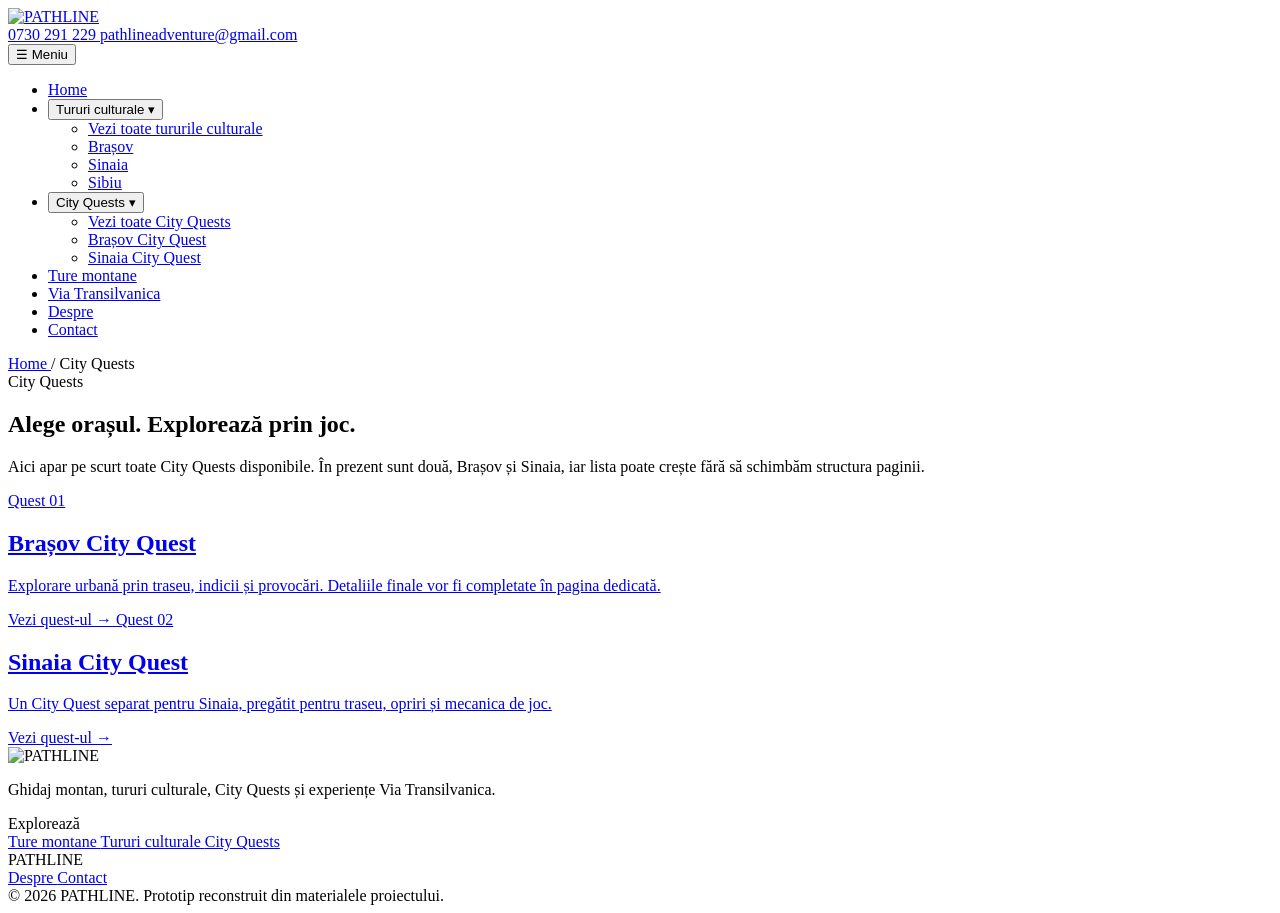
==== city-quests.html @ 4b89fd7a "Add files via upload" ====
<!DOCTYPE html>
<html lang="ro">
 <head>
  <meta charset="utf-8"/>
  <meta content="width=device-width,initial-scale=1" name="viewport"/>
  <title>
   PATHLINE — City Quests
  </title>
  <meta content="City Quests PATHLINE: Brașov, Sinaia și viitoare experiențe urbane interactive." name="description"/>
  <link href="assets/css/style.css" rel="stylesheet"/>
 </head>
 <body>
  <header class="site-header">
   <div class="container nav-shell">
    <a class="brand" href="index.html">
     <img alt="PATHLINE" src="assets/images/pathline-logo.png"/>
    </a>
    <div aria-label="Date de contact PATHLINE" class="header-contact">
     <a aria-label="Sună PATHLINE la 0730 291 229" class="header-phone" href="tel:+40730291229">
      0730 291 229
     </a>
     <a aria-label="Trimite e-mail către PATHLINE" class="header-email" href="mailto:pathlineadventure@gmail.com">
      pathlineadventure@gmail.com
     </a>
    </div>
    <button aria-expanded="false" class="menu-toggle" data-menu-toggle="" type="button">
     ☰ Meniu
    </button>
    <nav class="nav" data-nav="">
     <ul class="nav-list">
      <li>
       <a class="nav-link" href="index.html">
        Home
       </a>
      </li>
      <li class="dropdown">
       <button aria-expanded="false" class="dropdown-toggle" data-dropdown-toggle="" type="button">
        Tururi culturale ▾
       </button>
       <ul class="dropdown-menu">
        <li>
         <a class="overview-link" href="tururi-culturale.html">
          Vezi toate tururile culturale
         </a>
        </li>
        <li>
         <a href="cultura/brasov.html">
          Brașov
         </a>
        </li>
        <li>
         <a href="cultura/sinaia.html">
          Sinaia
         </a>
        </li>
        <li>
         <a href="cultura/sibiu.html">
          Sibiu
         </a>
        </li>
       </ul>
      </li>
      <li class="dropdown">
       <button aria-expanded="false" class="dropdown-toggle" data-dropdown-toggle="" type="button">
        City Quests ▾
       </button>
       <ul class="dropdown-menu">
        <li>
         <a class="overview-link" href="city-quests.html">
          Vezi toate City Quests
         </a>
        </li>
        <li>
         <a href="quests/brasov.html">
          Brașov City Quest
         </a>
        </li>
        <li>
         <a href="quests/sinaia.html">
          Sinaia City Quest
         </a>
        </li>
       </ul>
      </li>
      <li>
       <a class="nav-link" href="ture.html">
        Ture montane
       </a>
      </li>
      <li>
       <a class="nav-link" href="via-transilvanica.html">
        Via Transilvanica
       </a>
      </li>
      <li>
       <a class="nav-link" href="despre.html">
        Despre
       </a>
      </li>
      <li>
       <a class="nav-link nav-contact" href="contact.html">
        Contact
       </a>
      </li>
     </ul>
    </nav>
   </div>
  </header>
  <main>
   <section class="page-hero compact-page-hero">
    <div class="container category-intro">
     <div class="breadcrumbs">
      <a href="index.html">
       Home
      </a>
      / City Quests
     </div>
     <div class="eyebrow">
      City Quests
     </div>
     <h1>
      Alege orașul. Explorează prin joc.
     </h1>
     <p>
      Aici apar pe scurt toate City Quests disponibile. În prezent sunt două, Brașov și Sinaia, iar lista poate crește fără să schimbăm structura paginii.
     </p>
    </div>
   </section>
   <section class="section">
    <div class="container overview-grid">
     <a class="overview-card" href="quests/brasov.html">
      <span class="overview-number">
       Quest 01
      </span>
      <h2>
       Brașov City Quest
      </h2>
      <p>
       Explorare urbană prin traseu, indicii și provocări. Detaliile finale vor fi completate în pagina dedicată.
      </p>
      <span class="text-link">
       Vezi quest-ul →
      </span>
     </a>
     <a class="overview-card" href="quests/sinaia.html">
      <span class="overview-number">
       Quest 02
      </span>
      <h2>
       Sinaia City Quest
      </h2>
      <p>
       Un City Quest separat pentru Sinaia, pregătit pentru traseu, opriri și mecanica de joc.
      </p>
      <span class="text-link">
       Vezi quest-ul →
      </span>
     </a>
    </div>
   </section>
  </main>
  <footer class="site-footer">
   <div class="container footer-grid">
    <div class="footer-brand">
     <img alt="PATHLINE" src="assets/images/pathline-logo.png"/>
     <p>
      Ghidaj montan, tururi culturale, City Quests și experiențe Via Transilvanica.
     </p>
    </div>
    <div>
     <div class="footer-title">
      Explorează
     </div>
     <div class="footer-links">
      <a href="ture.html">
       Ture montane
      </a>
      <a href="tururi-culturale.html">
       Tururi culturale
      </a>
      <a href="city-quests.html">
       City Quests
      </a>
     </div>
    </div>
    <div>
     <div class="footer-title">
      PATHLINE
     </div>
     <div class="footer-links">
      <a href="despre.html">
       Despre
      </a>
      <a href="contact.html">
       Contact
      </a>
     </div>
    </div>
   </div>
   <div class="container footer-bottom">
    © 2026 PATHLINE. Prototip reconstruit din materialele proiectului.
   </div>
  </footer>
  <script defer="" src="assets/js/main.js">
  </script>
 </body>
</html>
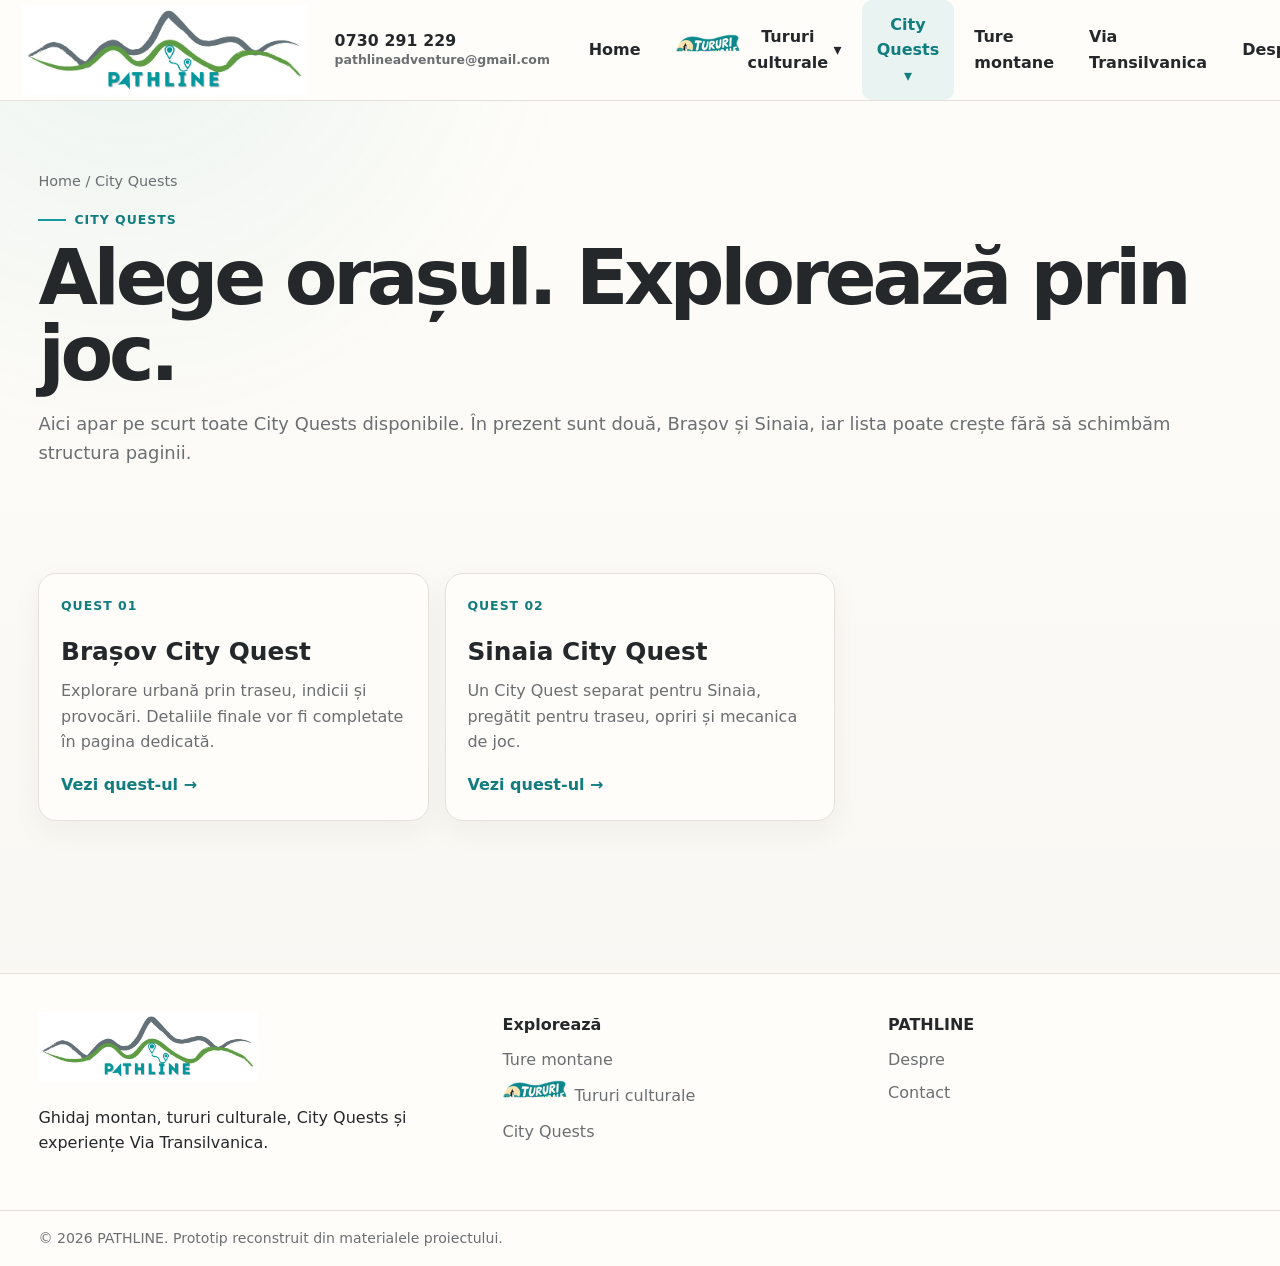
==== commit 51293c4a: "Refresh cultural tours icon assets" ====
--- a/city-quests.html
+++ b/city-quests.html
@@ -7,7 +7,7 @@
    PATHLINE — City Quests
   </title>
   <meta content="City Quests PATHLINE: Brașov, Sinaia și viitoare experiențe urbane interactive." name="description"/>
-  <link href="assets/css/style.css" rel="stylesheet"/>
+  <link href="assets/css/style.css?v=20261004-icon2" rel="stylesheet"/>
  </head>
  <body>
   <header class="site-header">
@@ -201,7 +201,7 @@
     © 2026 PATHLINE. Prototip reconstruit din materialele proiectului.
    </div>
   </footer>
-  <script defer="" src="assets/js/main.js">
+  <script defer="" src="assets/js/main.js?v=20261004-icon2">
   </script>
  </body>
 </html>
--- a/assets/css/style.css
+++ b/assets/css/style.css
@@ -0,0 +1,1348 @@
+:root {
+  --bg:#f8f6f1;
+  --surface:#fffdf9;
+  --surface2:#e8f3f2;
+  --ink:#25282a;
+  --muted:#6b6f72;
+  --line:#e4e1da;
+  --pine:#159a9c;
+  --pine2:#117d7f;
+  --rust:#159a9c;
+  --teal:#159a9c;
+  --teal2:#117d7f;
+  --green:#5f9e47;
+  --shadow:0 16px 40px rgba(37,40,42,.09);
+  --radius:18px;
+  --max:1180px
+}
+
+* {
+  box-sizing:border-box
+}
+
+html {
+  scroll-behavior:smooth
+}
+
+body {
+  margin:0;
+  color:var(--ink);
+  background:radial-gradient(circle at 10% 0,rgba(21,154,156,.08),transparent 28rem),linear-gradient(#fffdf9,#f8f6f1);
+  font-family:Inter,system-ui,-apple-system,"Segoe UI",sans-serif;
+  line-height:1.6
+}
+
+a {
+  color:inherit
+}
+
+button,input,textarea,select {
+  font:inherit
+}
+
+.container {
+  width:min(var(--max),calc(100% - 2rem));
+  margin:auto
+}
+
+.site-header {
+  position:sticky;
+  top:0;
+  z-index:1000;
+  background:rgba(255,253,249,.94);
+  backdrop-filter:blur(14px);
+  border-bottom:1px solid var(--line)
+}
+
+.nav-shell {
+  min-height:76px;
+  display:flex;
+  align-items:center;
+  justify-content:space-between;
+  gap:1rem
+}
+
+.brand {
+  display:flex
+}
+
+.brand img {
+  width:245px
+}
+
+.menu-toggle {
+  display:none;
+  border:1px solid var(--line);
+  background:var(--surface);
+  border-radius:11px;
+  padding:.58rem .78rem;
+  font-weight:800
+}
+
+.nav-list {
+  display:flex;
+  align-items:center;
+  gap:.2rem;
+  list-style:none;
+  padding:0;
+  margin:0
+}
+
+.nav-link,.dropdown-toggle {
+  border:0;
+  background:transparent;
+  text-decoration:none;
+  font-weight:750;
+  font-size:.94rem;
+  padding:.62rem .8rem;
+  border-radius:10px;
+  display:flex;
+  align-items:center;
+  gap:.35rem;
+  cursor:pointer;
+  color:var(--ink);
+  transition:background .18s ease,color .18s ease,transform .18s ease
+}
+
+.nav-link:hover,.dropdown-toggle:hover,.nav-link[aria-current=page],.dropdown-toggle.active-page {
+  background:var(--surface2);
+  color:var(--pine2)
+}
+
+.nav-contact {
+  background:var(--pine);
+  color:#fff!important;
+  box-shadow:0 6px 18px rgba(21,154,156,.20)
+}
+
+.nav-contact:hover {
+  background:var(--pine2)!important
+}
+
+.dropdown {
+  position:relative
+}
+
+.dropdown-menu {
+  display:none;
+  position:absolute;
+  top:calc(100% + .5rem);
+  left:0;
+  min-width:225px;
+  padding:.5rem;
+  list-style:none;
+  margin:0;
+  background:var(--surface);
+  border:1px solid var(--line);
+  border-radius:14px;
+  box-shadow:var(--shadow)
+}
+
+.dropdown.is-open .dropdown-menu {
+  display:block
+}
+
+.dropdown-menu a {
+  display:block;
+  text-decoration:none;
+  font-weight:700;
+  padding:.63rem .75rem;
+  border-radius:9px
+}
+
+.dropdown-menu a:hover {
+  background:var(--surface2);
+  color:var(--pine2)
+}
+
+.hero {
+  padding:5rem 0 4rem
+}
+
+.hero-grid {
+  display:grid;
+  grid-template-columns:1.08fr .92fr;
+  gap:3.5rem;
+  align-items:center
+}
+
+.eyebrow {
+  display:inline-flex;
+  align-items:center;
+  gap:.5rem;
+  color:var(--pine2);
+  font-weight:850;
+  letter-spacing:.08em;
+  text-transform:uppercase;
+  font-size:.78rem
+}
+
+.eyebrow:before {
+  content:"";
+  width:28px;
+  height:2px;
+  background:var(--rust)
+}
+
+.hero h1,.page-hero h1 {
+  font-size:clamp(2.6rem,6vw,5.35rem);
+  line-height:.98;
+  letter-spacing:-.055em;
+  margin:.65rem 0 1.2rem;
+  max-width:12ch
+}
+
+.hero p,.page-hero p {
+  font-size:1.12rem;
+  color:var(--muted);
+  max-width:64ch
+}
+
+.hero-actions {
+  display:flex;
+  gap:.8rem;
+  flex-wrap:wrap;
+  margin-top:1.8rem
+}
+
+.btn {
+  display:inline-flex;
+  align-items:center;
+  justify-content:center;
+  text-decoration:none;
+  border-radius:12px;
+  padding:.82rem 1.12rem;
+  font-weight:850;
+  border:1px solid transparent
+}
+
+.btn-primary {
+  background:var(--pine);
+  color:#fff
+}
+
+.btn-primary:hover {
+  background:var(--pine2);
+  transform:translateY(-1px)
+}
+
+.btn-secondary {
+  background:var(--surface);
+  border-color:var(--line);
+  color:var(--ink)
+}
+
+.btn-secondary:hover {
+  background:#eef7f6;
+  border-color:#c9e5e2;
+  color:var(--pine2)
+}
+
+.hero-art {
+  min-height:500px;
+  border-radius:28px;
+  position:relative;
+  overflow:hidden;
+  background:linear-gradient(165deg,rgba(21,154,156,.10),rgba(255,255,255,.12)),linear-gradient(#ece9e2,#fffdf9);
+  box-shadow:var(--shadow)
+}
+
+.hero-art:before {
+  content:"";
+  position:absolute;
+  inset:0;
+  background:radial-gradient(circle at 75% 17%,rgba(255,255,255,.95) 0 42px,transparent 43px),linear-gradient(145deg,transparent 0 46%,#9fc9c5 47% 57%,transparent 58%),linear-gradient(34deg,transparent 0 48%,#5d918d 49% 64%,transparent 65%),linear-gradient(155deg,transparent 0 54%,#2f6462 55% 70%,transparent 71%)
+}
+
+.hero-art:after {
+  content:"";
+  position:absolute;
+  left:7%;
+  right:7%;
+  bottom:8%;
+  height:34%;
+  border-radius:50% 50% 16px 16px;
+  background:repeating-radial-gradient(ellipse at 50% 130%,transparent 0 14px,rgba(255,255,255,.36) 15px 16px),linear-gradient(#e3efed,#9fc9c5)
+}
+
+.hero-label {
+  position:absolute;
+  left:1.2rem;
+  top:1.2rem;
+  z-index:2;
+  background:rgba(255,255,255,.9);
+  border-radius:999px;
+  padding:.5rem .75rem;
+  font-weight:850;
+  font-size:.78rem
+}
+
+.trust-strip {
+  padding:0 0 4.5rem
+}
+
+.trust-grid {
+  display:grid;
+  grid-template-columns:repeat(3,1fr);
+  gap:1rem
+}
+
+.trust-item {
+  background:var(--surface);
+  border:1px solid var(--line);
+  border-radius:15px;
+  padding:1rem
+}
+
+.trust-item strong {
+  display:block
+}
+
+.trust-item span {
+  color:var(--muted);
+  font-size:.92rem
+}
+
+.section {
+  padding:4.5rem 0
+}
+
+.section-alt {
+  background:rgba(232,243,242,.62);
+  border-block:1px solid var(--line)
+}
+
+.section-head {
+  display:flex;
+  align-items:end;
+  justify-content:space-between;
+  gap:2rem;
+  margin-bottom:2rem
+}
+
+.section-head h2 {
+  margin:0;
+  font-size:clamp(2rem,4vw,3.2rem);
+  line-height:1.04;
+  letter-spacing:-.04em
+}
+
+.section-head p {
+  margin:0;
+  color:var(--muted);
+  max-width:55ch
+}
+
+.pillar-grid,.card-grid {
+  display:grid;
+  grid-template-columns:repeat(3,1fr);
+  gap:1.2rem
+}
+
+.pillar-card,.card {
+  background:var(--surface);
+  border:1px solid var(--line);
+  border-radius:var(--radius);
+  padding:1.35rem;
+  box-shadow:0 10px 30px rgba(37,40,42,.05)
+}
+
+.pillar-card h3,.card h3 {
+  margin:.2rem 0 .5rem;
+  font-size:1.35rem
+}
+
+.pillar-card p,.card p {
+  margin:0;
+  color:var(--muted)
+}
+
+.pillar-icon {
+  width:46px;
+  height:46px;
+  display:grid;
+  place-items:center;
+  border-radius:14px;
+  background:var(--surface2);
+  color:var(--teal);
+  font-size:1.35rem;
+  margin-bottom:1rem
+}
+
+.text-link {
+  display:inline-flex;
+  margin-top:1rem;
+  color:var(--pine2);
+  font-weight:850;
+  text-decoration:none
+}
+
+.tour-card {
+  padding:0;
+  overflow:hidden
+}
+
+.tour-image {
+  height:210px;
+  background:linear-gradient(135deg,rgba(15,118,110,.14),rgba(194,65,12,.12)),linear-gradient(30deg,#9ebfb4 0 35%,#507a70 36% 60%,#274d47 61%);
+  position:relative
+}
+
+.tour-image.mtb {
+  background:linear-gradient(135deg,rgba(194,65,12,.14),rgba(15,118,110,.1)),linear-gradient(25deg,#d3b68f 0 30%,#6f8f77 31% 58%,#34564b 59%)
+}
+
+.tour-image.private {
+  background:linear-gradient(135deg,rgba(16,42,67,.12),rgba(15,118,110,.12)),linear-gradient(165deg,#d9e5e1 0 35%,#7b9f94 36% 63%,#234b45 64%)
+}
+
+.badges {
+  position:absolute;
+  left:1rem;
+  top:1rem;
+  display:flex;
+  gap:.4rem;
+  flex-wrap:wrap
+}
+
+.badge {
+  background:rgba(255,253,249,.94);
+  padding:.36rem .55rem;
+  border-radius:999px;
+  font-size:.72rem;
+  font-weight:900
+}
+
+.tour-body {
+  padding:1.2rem
+}
+
+.metrics {
+  display:grid;
+  grid-template-columns:repeat(2,1fr);
+  gap:.6rem;
+  margin:1rem 0
+}
+
+.metric {
+  background:#eef7f6;
+  border-radius:10px;
+  padding:.7rem
+}
+
+.metric small {
+  display:block;
+  color:var(--muted);
+  text-transform:uppercase;
+  font-size:.64rem;
+  font-weight:850
+}
+
+.metric strong {
+  font-size:.88rem
+}
+
+.card-foot {
+  display:flex;
+  justify-content:space-between;
+  align-items:center;
+  gap:1rem;
+  border-top:1px solid var(--line);
+  padding-top:1rem
+}
+
+.price {
+  font-weight:900;
+  color:var(--pine2)
+}
+
+.cta-band {
+  border-radius:26px;
+  padding:2rem;
+  background:linear-gradient(135deg,#117d7f,#159a9c);
+  color:#fff;
+  display:grid;
+  grid-template-columns:1fr auto;
+  gap:2rem;
+  align-items:center
+}
+
+.cta-band h2 {
+  margin:0 0 .4rem;
+  font-size:clamp(1.8rem,3vw,2.7rem)
+}
+
+.cta-band p {
+  margin:0;
+  color:rgba(255,255,255,.8)
+}
+
+.cta-band .btn {
+  background:#fffdf9;
+  color:#145f61
+}
+
+.cta-band .btn:hover {
+  background:#e8f3f2;
+  color:#117d7f
+}
+
+.page-hero {
+  padding:4.3rem 0 2.3rem
+}
+
+.breadcrumbs {
+  color:var(--muted);
+  font-size:.9rem;
+  margin-bottom:.65rem
+}
+
+.breadcrumbs a {
+  text-decoration:none
+}
+
+.content-grid {
+  display:grid;
+  grid-template-columns:1.35fr .65fr;
+  gap:2rem
+}
+
+.content-card {
+  background:var(--surface);
+  border:1px solid var(--line);
+  border-radius:var(--radius);
+  padding:1.4rem
+}
+
+.content-card h2,.content-card h3 {
+  margin-top:0
+}
+
+.checklist {
+  padding-left:1.2rem
+}
+
+.info-list {
+  display:grid;
+  gap:.7rem
+}
+
+.info-row {
+  display:flex;
+  justify-content:space-between;
+  gap:1rem;
+  padding-bottom:.7rem;
+  border-bottom:1px solid var(--line)
+}
+
+.info-row span {
+  color:var(--muted)
+}
+
+.form {
+  display:grid;
+  gap:1rem
+}
+
+.field {
+  display:grid;
+  gap:.35rem
+}
+
+.field label {
+  font-weight:800
+}
+
+.field input,.field textarea,.field select {
+  width:100%;
+  border:1px solid var(--line);
+  background:var(--surface);
+  border-radius:10px;
+  padding:.78rem
+}
+
+.field textarea {
+  min-height:140px
+}
+
+.form-note {
+  font-size:.9rem;
+  color:var(--muted)
+}
+
+.notice {
+  display:none;
+  margin-top:1rem;
+  padding:.9rem 1rem;
+  border-radius:12px;
+  background:var(--surface2);
+  border:1px solid var(--line)
+}
+
+.site-footer {
+  margin-top:5rem;
+  border-top:1px solid var(--line);
+  background:var(--surface)
+}
+
+.footer-grid {
+  display:grid;
+  grid-template-columns:1.1fr .9fr .9fr;
+  gap:2rem;
+  padding:2.4rem 0
+}
+
+.footer-brand img {
+  width:220px
+}
+
+.footer-title {
+  font-weight:900;
+  margin-bottom:.6rem
+}
+
+.footer-links {
+  display:grid;
+  gap:.45rem
+}
+
+.footer-links a {
+  text-decoration:none;
+  color:var(--muted)
+}
+
+.footer-bottom {
+  border-top:1px solid var(--line);
+  padding:1rem 0;
+  color:var(--muted);
+  font-size:.88rem
+}
+
+@media(max-width:980px) {
+  .menu-toggle {
+    display:inline-flex
+  }
+
+  .nav {
+    display:none;
+    position:absolute;
+    left:1rem;
+    right:1rem;
+    top:82px;
+    background:var(--surface);
+    border:1px solid var(--line);
+    border-radius:16px;
+    box-shadow:var(--shadow);
+    padding:.75rem
+  }
+
+  .nav.is-open {
+    display:block
+  }
+
+  .nav-list {
+    flex-direction:column;
+    align-items:stretch
+  }
+
+  .nav-link,.dropdown-toggle {
+    width:100%;
+    justify-content:space-between
+  }
+
+  .dropdown-menu {
+    position:static;
+    box-shadow:none;
+    margin:.35rem 0
+  }
+
+  .hero-grid,.content-grid {
+    grid-template-columns:1fr
+  }
+
+  .hero-art {
+    min-height:390px
+  }
+
+  .pillar-grid,.card-grid {
+    grid-template-columns:1fr 1fr
+  }
+
+  .trust-grid {
+    grid-template-columns:1fr
+  }
+
+}
+
+@media(max-width:680px) {
+  .container {
+    width:min(100% - 1.2rem,var(--max))
+  }
+
+  .brand img {
+    width:178px
+  }
+
+  .nav-shell {
+    min-height:68px
+  }
+
+  .nav {
+    top:72px
+  }
+
+  .hero {
+    padding:2.5rem 0 2rem
+  }
+
+  .hero h1,.page-hero h1 {
+    font-size:clamp(2.35rem,14vw,4rem)
+  }
+
+  .hero-art {
+    min-height:320px
+  }
+
+  .hero-actions,.card-foot {
+    flex-direction:column;
+    align-items:stretch
+  }
+
+  .btn {
+    width:100%
+  }
+
+  .pillar-grid,.card-grid,.footer-grid {
+    grid-template-columns:1fr
+  }
+
+  .section {
+    padding:3.4rem 0
+  }
+
+  .section-head {
+    align-items:start;
+    flex-direction:column
+  }
+
+  .cta-band {
+    grid-template-columns:1fr
+  }
+
+  .metrics {
+    grid-template-columns:1fr 1fr
+  }
+
+}
+
+ /* Homepage simplificat */
+ .home-hero {
+  padding:5.4rem 0 2.6rem;
+  text-align:center
+}
+
+.home-hero-inner {
+  max-width:760px
+}
+
+.home-hero .eyebrow {
+  justify-content:center
+}
+
+.home-hero h1 {
+  font-size:clamp(3rem,8vw,6.3rem);
+  line-height:.94;
+  letter-spacing:-.065em;
+  margin:.6rem 0 1rem
+}
+
+.home-hero p {
+  margin:0 auto;
+  color:var(--muted);
+  font-size:1.13rem;
+  max-width:52ch
+}
+
+.home-categories {
+  padding:1rem 0 4.4rem
+}
+
+.home-category-grid {
+  display:grid;
+  grid-template-columns:repeat(2,minmax(0,1fr));
+  gap:1rem
+}
+
+.home-category-card {
+  display:grid;
+  grid-template-columns:auto 1fr auto;
+  align-items:center;
+  gap:1rem;
+  background:var(--surface);
+  border:1px solid var(--line);
+  border-radius:20px;
+  padding:1.35rem;
+  text-decoration:none;
+  box-shadow:0 10px 30px rgba(37,40,42,.05);
+  transition:transform .18s ease,box-shadow .18s ease,border-color .18s ease;
+  min-height:126px
+}
+
+.home-category-card:hover {
+  transform:translateY(-3px);
+  box-shadow:var(--shadow);
+  border-color:#b9deda
+}
+
+.home-category-mark {
+  width:50px;
+  height:50px;
+  border-radius:15px;
+  display:grid;
+  place-items:center;
+  background:var(--surface2);
+  color:var(--teal);
+  font-size:1.45rem;
+  font-weight:900
+}
+
+.home-category-card strong {
+  display:block;
+  font-size:1.2rem;
+  line-height:1.2
+}
+
+.home-category-card small {
+  display:block;
+  color:var(--muted);
+  font-size:.9rem;
+  margin-top:.22rem
+}
+
+.home-category-arrow {
+  font-size:1.5rem;
+  color:var(--pine2)
+}
+
+.home-category-card.via .home-category-mark {
+  background:#edf3e8;
+  color:var(--green)
+}
+
+.home-bottom {
+  padding:0 0 3.8rem
+}
+
+.home-bottom-inner {
+  border-top:1px solid var(--line);
+  padding-top:1.5rem;
+  display:flex;
+  align-items:center;
+  justify-content:space-between;
+  gap:1rem
+}
+
+.home-bottom p {
+  margin:0;
+  color:var(--muted);
+  font-weight:700
+}
+
+.compact-page-hero {
+  padding-bottom:1rem
+}
+
+.via-intro-grid {
+  display:grid;
+  grid-template-columns:1.3fr .7fr;
+  gap:1.2rem
+}
+
+.via-intro-section {
+  padding-top:2rem
+}
+
+ @media(min-width:981px) {
+  .nav-link,.dropdown-toggle {
+    padding:.58rem .66rem;
+    font-size:.9rem
+  }
+
+  .brand img {
+    width:220px
+  }
+
+}
+
+ @media(max-width:680px) {
+  .home-hero {
+    padding:3.2rem 0 2rem
+  }
+
+  .home-category-grid {
+    grid-template-columns:1fr
+  }
+
+  .home-category-card {
+    min-height:110px
+  }
+
+  .home-bottom-inner {
+    align-items:stretch;
+    flex-direction:column
+  }
+
+  .via-intro-grid {
+    grid-template-columns:1fr
+  }
+
+}
+
+ /* Pagini de prezentare pentru categorii */
+ .dropdown-menu .overview-link {
+  font-weight:850;
+  color:var(--pine2);
+  border-bottom:1px solid var(--line);
+  border-radius:9px 9px 0 0;
+  margin-bottom:.28rem;
+  padding-bottom:.72rem
+}
+
+ .overview-grid {
+  display:grid;
+  grid-template-columns:repeat(3,minmax(0,1fr));
+  gap:1rem
+}
+
+ .overview-card {
+  display:flex;
+  flex-direction:column;
+  min-height:210px;
+  background:var(--surface);
+  border:1px solid var(--line);
+  border-radius:18px;
+  padding:1.35rem;
+  text-decoration:none;
+  box-shadow:0 10px 30px rgba(37,40,42,.05);
+  transition:transform .18s ease,box-shadow .18s ease,border-color .18s ease
+}
+
+ .overview-card:hover {
+  transform:translateY(-3px);
+  box-shadow:var(--shadow);
+  border-color:#b9deda
+}
+
+ .overview-card .overview-number {
+  font-size:.78rem;
+  font-weight:900;
+  letter-spacing:.08em;
+  text-transform:uppercase;
+  color:var(--pine2);
+  margin-bottom:auto
+}
+
+ .overview-card h2 {
+  font-size:1.55rem;
+  margin:1rem 0 .4rem
+}
+
+ .overview-card p {
+  margin:0;
+  color:var(--muted)
+}
+
+ .overview-card .text-link {
+  margin-top:1.1rem
+}
+
+ .category-intro {
+  max-width:720px
+}
+
+ @media(max-width:900px) {
+  .overview-grid {
+    grid-template-columns:1fr 1fr
+  }
+
+}
+
+ @media(max-width:620px) {
+  .overview-grid {
+    grid-template-columns:1fr
+  }
+
+}
+
+ /* Desktop: deschide automat dropdown-ul când cursorul trece peste categorie. */
+ @media (min-width:981px) {
+   .dropdown:hover .dropdown-menu, .dropdown:focus-within .dropdown-menu {
+     display:block;
+
+  }
+
+   .dropdown-menu::before {
+     content:"";
+     position:absolute;
+     left:0;
+     right:0;
+     top:-10px;
+     height:10px;
+
+  }
+
+}
+
+ /* Header PATHLINE: mai mare pe desktop, logo aliniat la marginea stângă */
+ @media (min-width:981px) {
+   .site-header .nav-shell {
+     width:100%;
+     max-width:none;
+     margin:0;
+     padding:0 1.35rem;
+     min-height:92px;
+     gap:1.5rem;
+
+  }
+
+   .site-header .brand img {
+     width:285px;
+     height:auto;
+
+  }
+
+   .site-header .nav-list {
+     gap:.35rem;
+
+  }
+
+   .site-header .nav-link, .site-header .dropdown-toggle {
+     font-size:1rem;
+     padding:.72rem .92rem;
+
+  }
+
+   .site-header .nav-contact {
+     padding:.72rem 1.08rem;
+
+  }
+
+}
+
+ @media (max-width:980px) {
+   .site-header .nav-shell {
+     min-height:78px;
+
+  }
+
+   .site-header .brand img {
+     width:210px;
+
+  }
+
+   .site-header .nav {
+     top:84px;
+
+  }
+
+}
+
+ @media (max-width:680px) {
+   .site-header .nav-shell {
+     min-height:72px;
+
+  }
+
+   .site-header .brand img {
+     width:188px;
+
+  }
+
+   .site-header .nav {
+     top:76px;
+
+  }
+
+}
+
+ /* Contact rapid lângă logo */
+ .header-contact {
+   display:flex;
+   flex-direction:column;
+   justify-content:center;
+   gap:.14rem;
+   line-height:1.2;
+   white-space:nowrap;
+   margin-left:.25rem;
+
+}
+
+ .header-contact a {
+   text-decoration:none;
+   color:var(--ink);
+   transition:color .18s ease;
+
+}
+
+ .header-contact a:hover {
+  color:var(--pine2)
+}
+
+ .header-phone {
+  font-size:.98rem;
+  font-weight:850;
+  letter-spacing:.01em
+}
+
+ .header-email {
+  font-size:.78rem;
+  font-weight:650;
+  color:var(--muted)!important
+}
+
+ .header-email:hover {
+  color:var(--pine2)!important
+}
+
+ /* Homepage: fotografie panoramică în locul blocului simplu de intro */
+ .home-hero {
+  padding:2rem 0 2.7rem;
+  text-align:left
+}
+
+ .home-hero-photo {
+   position:relative;
+   width:100%;
+   height:clamp(360px,36vw,500px);
+   overflow:hidden;
+   border-radius:24px;
+   box-shadow:var(--shadow);
+   background:#dfe7e7;
+
+}
+
+ .home-hero-photo img {
+   width:100%;
+   height:100%;
+   display:block;
+   object-fit:cover;
+   object-position:center top;
+
+}
+
+ .home-hero-photo::after {
+   content:"";
+   position:absolute;
+   inset:0;
+   background:linear-gradient(180deg,rgba(0,0,0,0) 44%,rgba(11,25,26,.48) 100%);
+   pointer-events:none;
+
+}
+
+ .home-hero-caption {
+   position:absolute;
+   z-index:2;
+   left:clamp(1.25rem,3vw,2.5rem);
+   bottom:clamp(1.25rem,3vw,2.25rem);
+   color:#fff;
+   text-shadow:0 2px 16px rgba(0,0,0,.32);
+
+}
+
+ .home-hero-caption .eyebrow {
+  color:#fff
+}
+
+ .home-hero-caption .eyebrow::before {
+  background:#fff
+}
+
+ .home-hero-caption h1 {
+   margin:.45rem 0 0;
+   font-size:clamp(2.6rem,6vw,5.5rem);
+   line-height:.94;
+   letter-spacing:-.06em;
+
+}
+
+ @media (min-width:981px) {
+   .site-header .nav-shell {
+    justify-content:flex-start
+  }
+
+   .site-header .nav {
+    margin-left:auto
+  }
+
+}
+
+ @media (max-width:980px) {
+   .site-header .nav-shell {
+    justify-content:flex-start
+  }
+
+   .site-header .menu-toggle {
+    margin-left:auto
+  }
+
+   .header-contact {
+    margin-left:.35rem
+  }
+
+   .header-phone {
+    font-size:.88rem
+  }
+
+   .header-email {
+    font-size:.7rem
+  }
+
+}
+
+ @media (max-width:760px) {
+   .header-contact {
+    display:none
+  }
+
+   .home-hero {
+    padding:1rem 0 2rem
+  }
+
+   .home-hero-photo {
+    height:320px;
+    border-radius:18px
+  }
+
+}
+
+ /* Layout full-width: folosim toată lățimea ecranului pe toate paginile */
+ .container {
+   width:100%;
+   max-width:none;
+   margin:0;
+   padding-left:clamp(1rem,3vw,3.5rem);
+   padding-right:clamp(1rem,3vw,3.5rem);
+
+}
+
+ /* Textele și blocurile nu mai sunt limitate la lățimea vechiului container */
+ .hero h1, .page-hero h1, .hero p, .page-hero p, .section-head p, .home-hero-inner {
+   max-width:none;
+
+}
+
+ /* Fotografia de pe homepage este full-bleed, pe toată lățimea viewport-ului */
+ .home-hero .container {
+   width:100%;
+   padding-left:0;
+   padding-right:0;
+
+}
+
+ .home-hero-photo {
+   width:100%;
+   border-radius:0;
+
+}
+
+ /* Header și footer folosesc aceeași logică full-width */
+ .site-header .nav-shell, .footer-grid, .footer-bottom {
+   max-width:none;
+
+}
+
+ @media (max-width:680px) {
+   .container {
+     width:100%;
+     max-width:none;
+     padding-left:1rem;
+     padding-right:1rem;
+
+  }
+
+   .home-hero .container {
+     padding-left:0;
+     padding-right:0;
+
+  }
+
+   .home-hero-photo {
+     border-radius:0;
+
+  }
+
+}
+
+/* Icon Tururi culturale */
+.cultural-icon-label {
+  display:inline-flex;
+  align-items:center;
+  gap:.5rem;
+  vertical-align:middle;
+}
+
+.cultural-icon-text {
+  display:inline-block;
+}
+
+.cultural-tour-icon {
+  display:inline-block;
+  width:64px;
+  height:32px;
+  flex:0 0 64px;
+  background:url("../images/icon-tururi-culturale-v2.png") center/contain no-repeat;
+}
+
+/* Fallback vizibil chiar dacă JavaScript-ul este în cache */
+.nav-list > li:nth-child(2) > .dropdown-toggle::before,
+a.overview-link[href$="tururi-culturale.html"]::before,
+.footer-links a[href$="tururi-culturale.html"]::before,
+.home-category-card.culture strong::before {
+  content:"";
+  display:inline-block;
+  width:64px;
+  height:32px;
+  flex:0 0 64px;
+  background:url("../images/icon-tururi-culturale-v2.png") center/contain no-repeat;
+  vertical-align:middle;
+  margin-right:.45rem;
+}
+
+a.overview-link[href$="tururi-culturale.html"],
+.footer-links a[href$="tururi-culturale.html"],
+.home-category-card.culture strong {
+  display:flex;
+  align-items:center;
+}
+
+.nav-list > li:nth-child(2) > .dropdown-toggle:has(.cultural-tour-icon)::before,
+a.overview-link[href$="tururi-culturale.html"]:has(.cultural-tour-icon)::before,
+.footer-links a[href$="tururi-culturale.html"]:has(.cultural-tour-icon)::before,
+.home-category-card.culture strong:has(.cultural-tour-icon)::before {
+  display:none;
+}
+
+.home-category-card .cultural-tour-icon,
+.home-category-card.culture strong::before {
+  width:86px;
+  height:43px;
+  flex-basis:86px;
+}
+
+@media (max-width:680px) {
+  .cultural-tour-icon,
+  .nav-list > li:nth-child(2) > .dropdown-toggle::before,
+  a.overview-link[href$="tururi-culturale.html"]::before,
+  .footer-links a[href$="tururi-culturale.html"]::before {
+    width:54px;
+    height:27px;
+    flex-basis:54px;
+  }
+
+  .home-category-card .cultural-tour-icon,
+  .home-category-card.culture strong::before {
+    width:72px;
+    height:36px;
+    flex-basis:72px;
+  }
+}
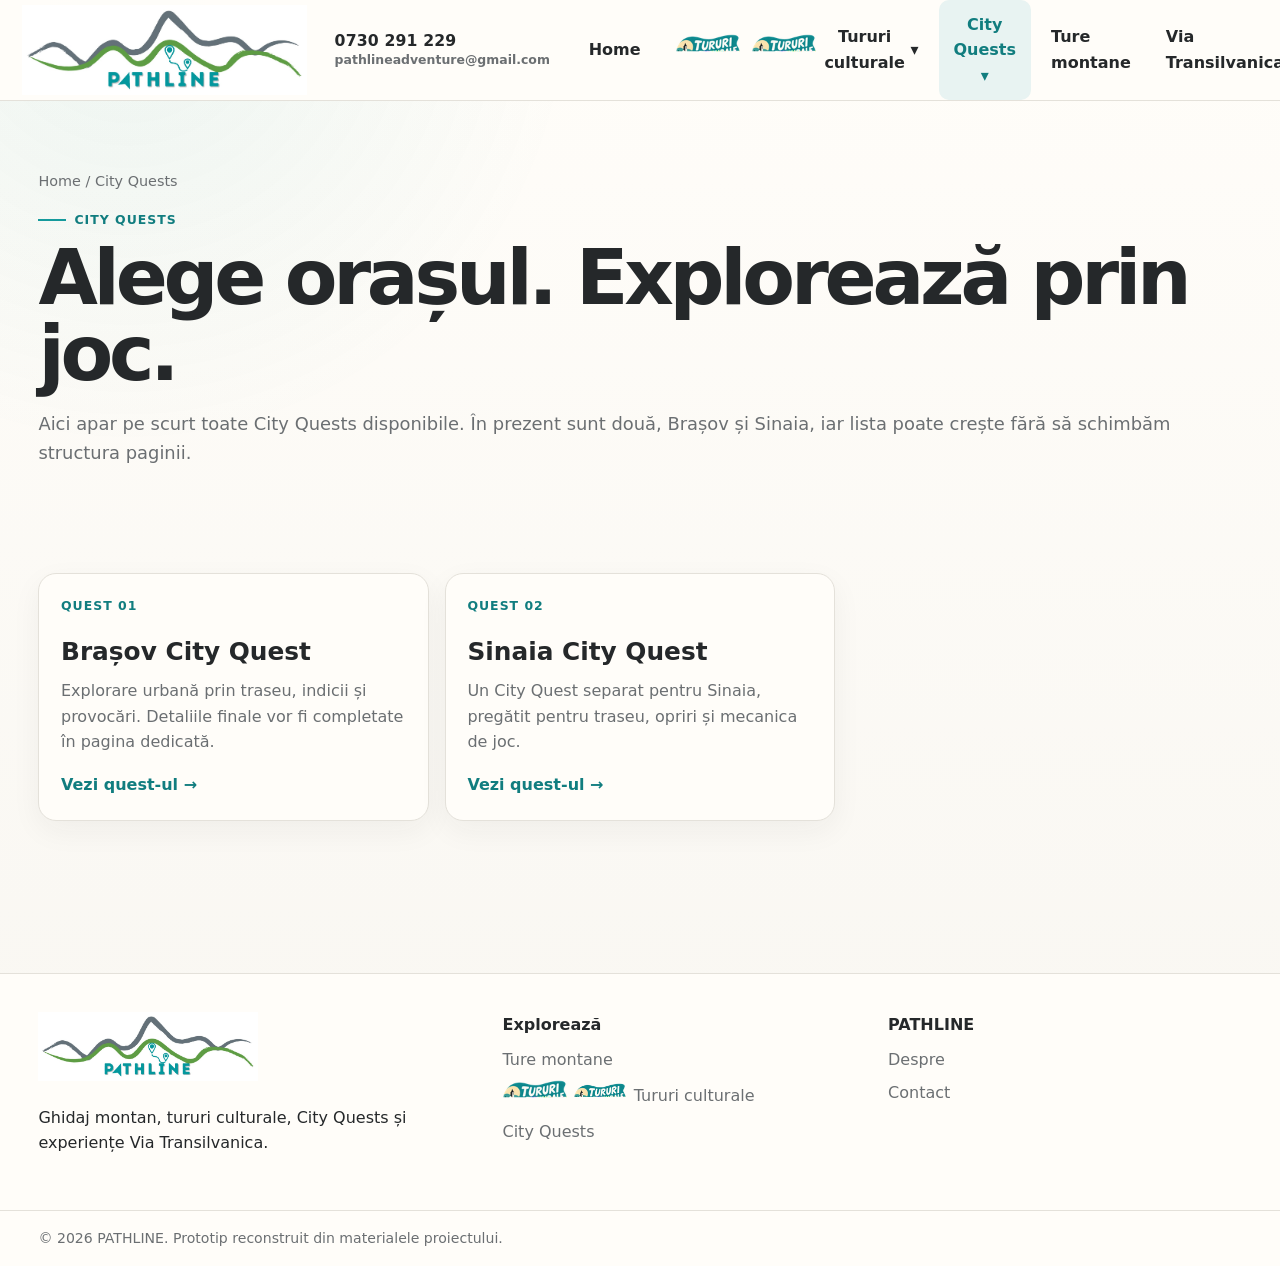
==== commit 665f2bb9: "Add cultural icon directly in HTML" ====
--- a/city-quests.html
+++ b/city-quests.html
@@ -34,14 +34,10 @@
        </a>
       </li>
       <li class="dropdown">
-       <button aria-expanded="false" class="dropdown-toggle" data-dropdown-toggle="" type="button">
-        Tururi culturale ▾
-       </button>
+       <button aria-expanded="false" class="dropdown-toggle" data-dropdown-toggle="" type="button"><span class="cultural-static-label"><img class="cultural-static-icon" src="assets/images/icon-tururi-culturale-v2.png" alt="" aria-hidden="true"><span>Tururi culturale</span></span> <span aria-hidden="true">▾</span></button>
        <ul class="dropdown-menu">
         <li>
-         <a class="overview-link" href="tururi-culturale.html">
-          Vezi toate tururile culturale
-         </a>
+         <a class="overview-link" href="tururi-culturale.html"><span class="cultural-static-label"><img class="cultural-static-icon" src="assets/images/icon-tururi-culturale-v2.png" alt="" aria-hidden="true"><span>Vezi toate tururile culturale</span></span></a>
         </li>
         <li>
          <a href="cultura/brasov.html">
@@ -175,9 +171,7 @@
       <a href="ture.html">
        Ture montane
       </a>
-      <a href="tururi-culturale.html">
-       Tururi culturale
-      </a>
+      <a href="tururi-culturale.html"><span class="cultural-static-label"><img class="cultural-static-icon" src="assets/images/icon-tururi-culturale-v2.png" alt="" aria-hidden="true"><span>Tururi culturale</span></span></a>
       <a href="city-quests.html">
        City Quests
       </a>
--- a/assets/css/style.css
+++ b/assets/css/style.css
@@ -1346,3 +1346,31 @@
     flex-basis:72px;
   }
 }
+
+
+/* Static cultural icon */
+.cultural-static-label{
+  display:inline-flex;
+  align-items:center;
+  gap:.5rem;
+  vertical-align:middle;
+}
+.cultural-static-icon{
+  display:block;
+  width:64px;
+  height:auto;
+  flex:0 0 auto;
+}
+.dropdown-menu .cultural-static-icon,
+.footer-links .cultural-static-icon,
+.breadcrumbs .cultural-static-icon,
+.eyebrow .cultural-static-icon{
+  width:52px;
+}
+.home-category-card .cultural-static-icon{
+  width:86px;
+}
+@media(max-width:680px){
+  .cultural-static-icon{width:54px}
+  .home-category-card .cultural-static-icon{width:72px}
+}
